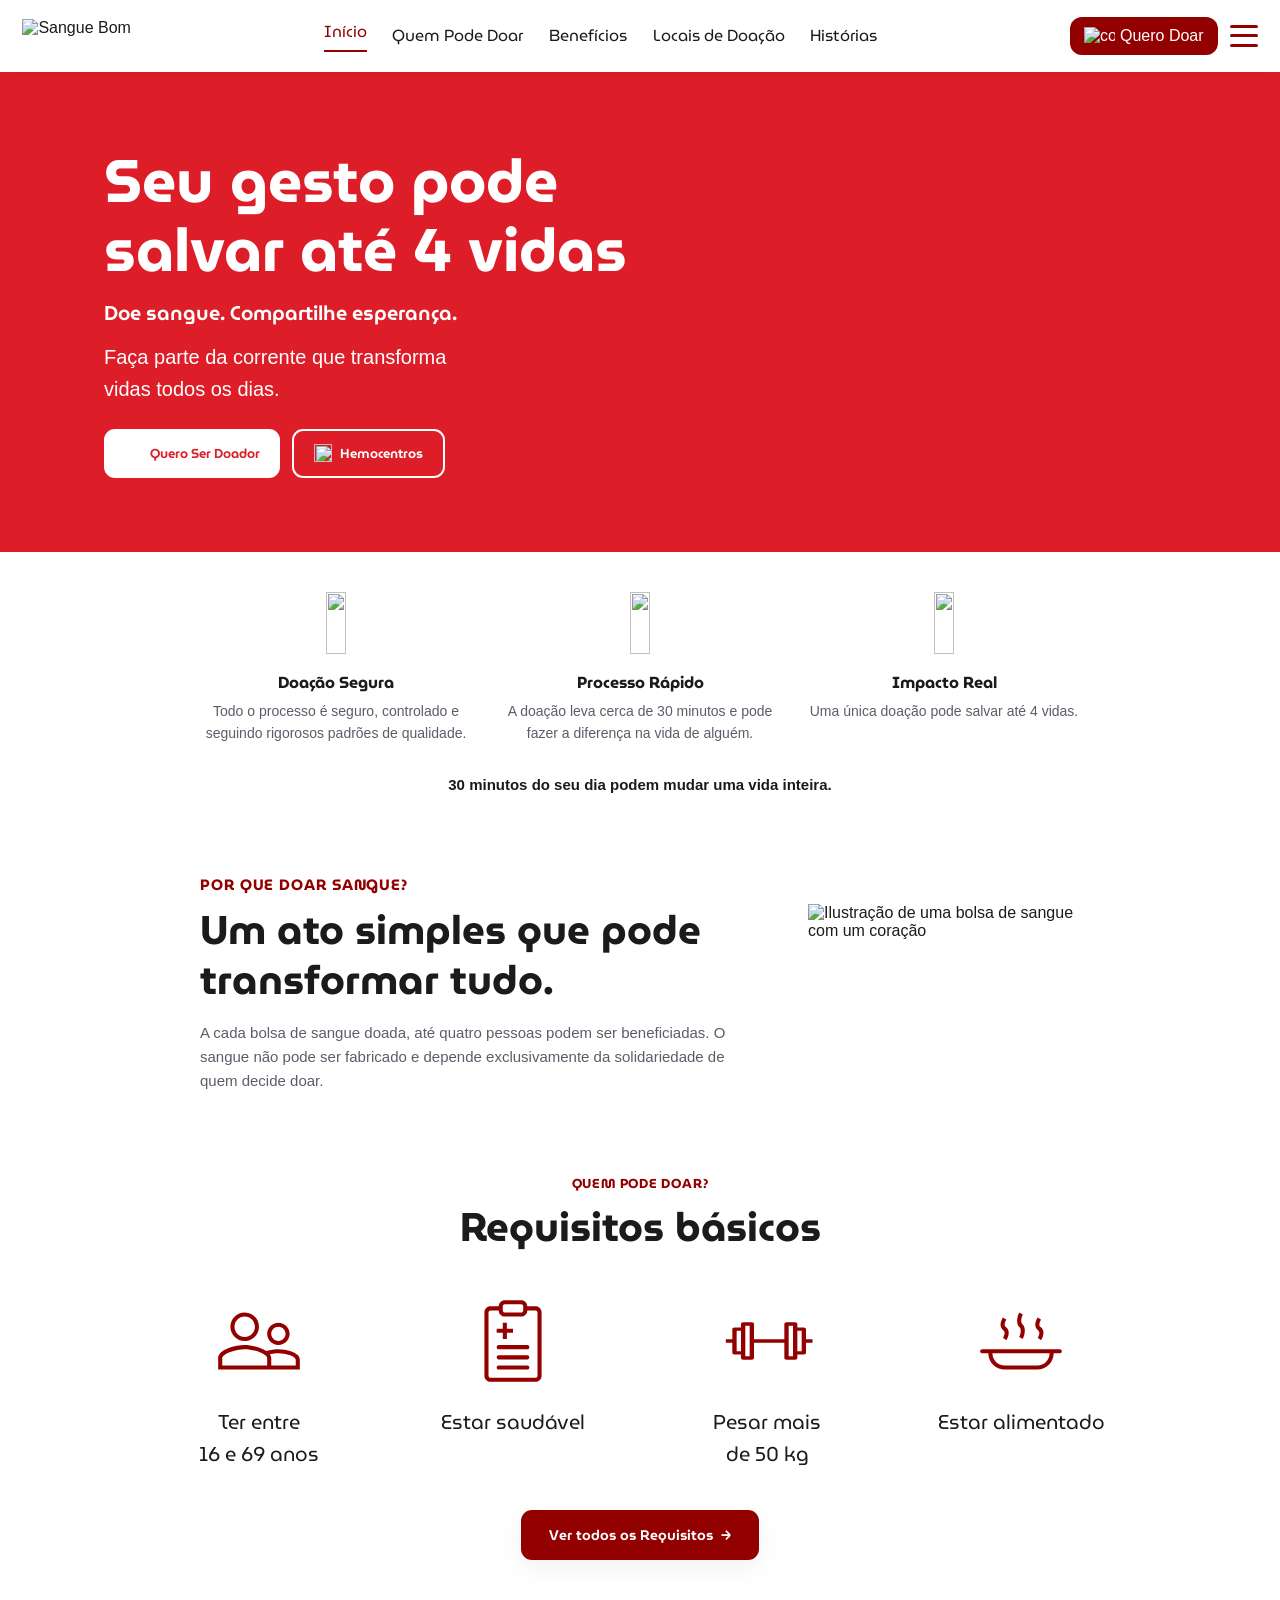
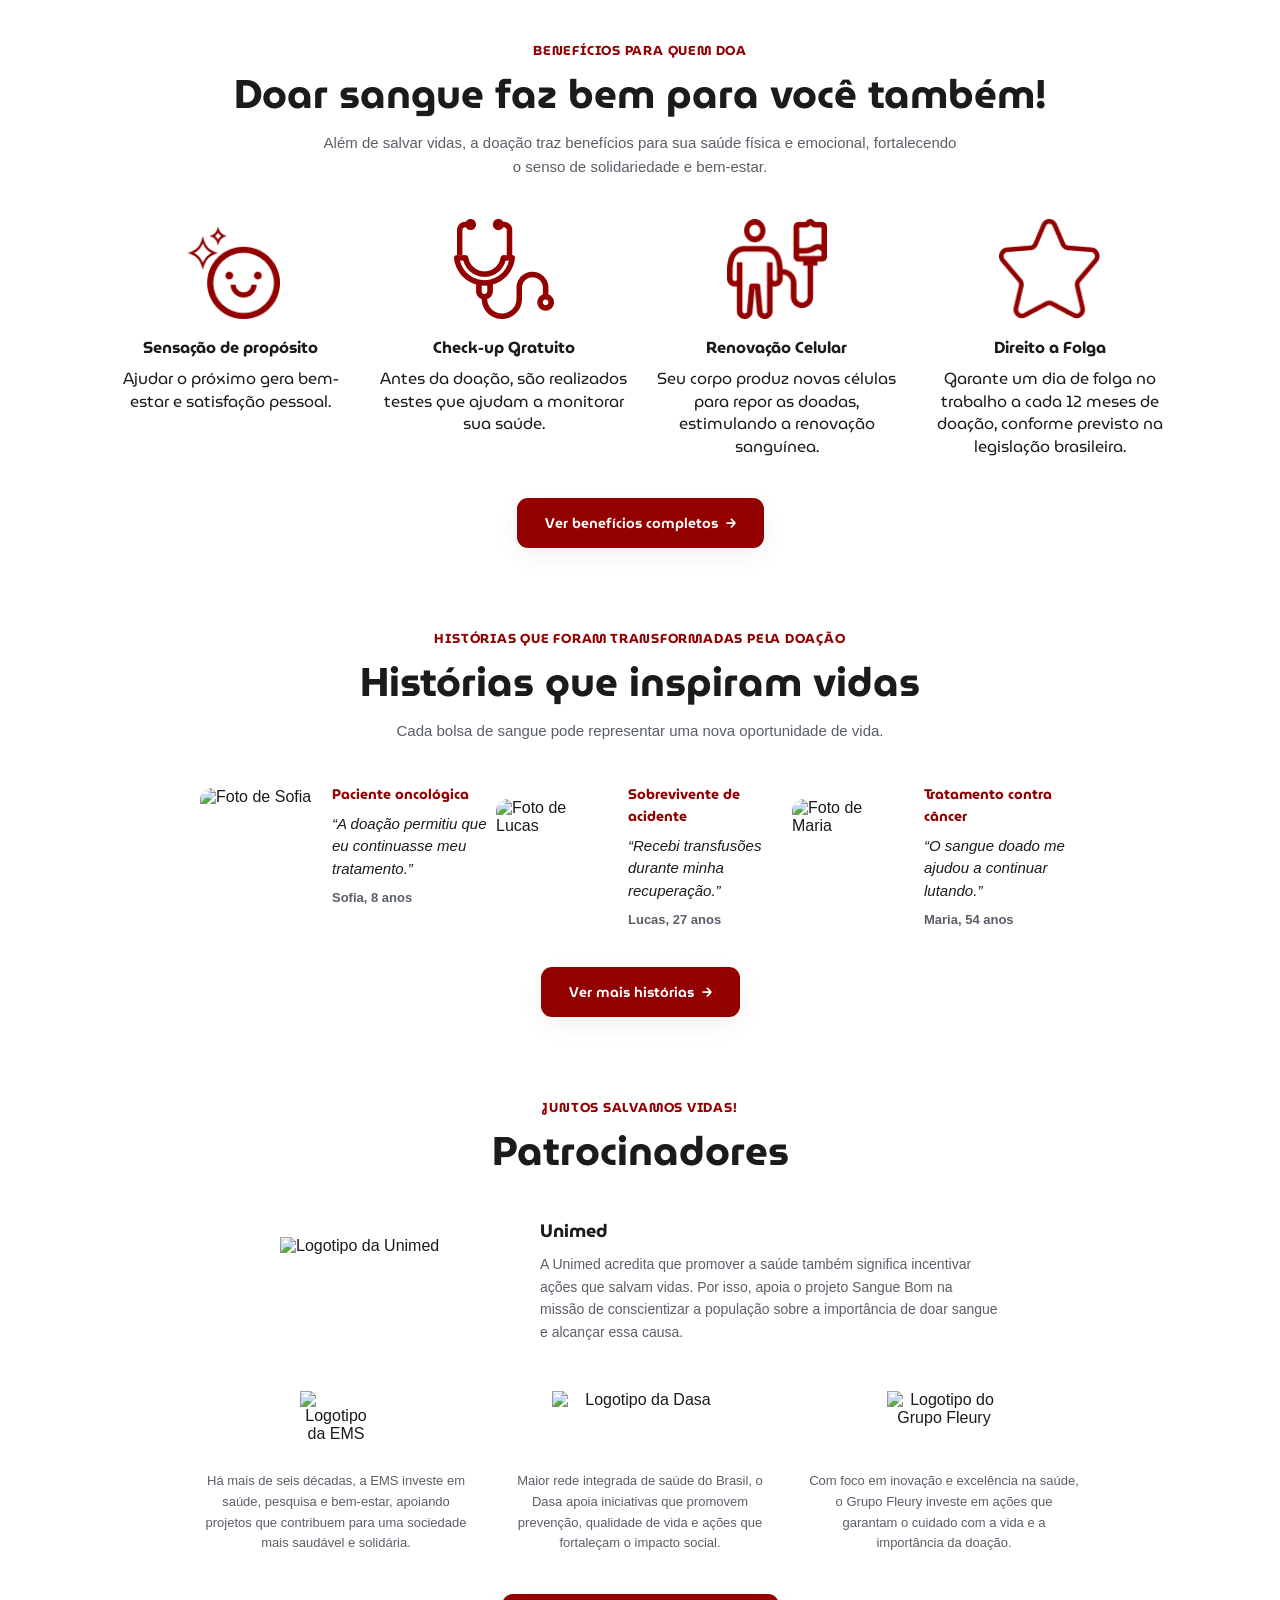
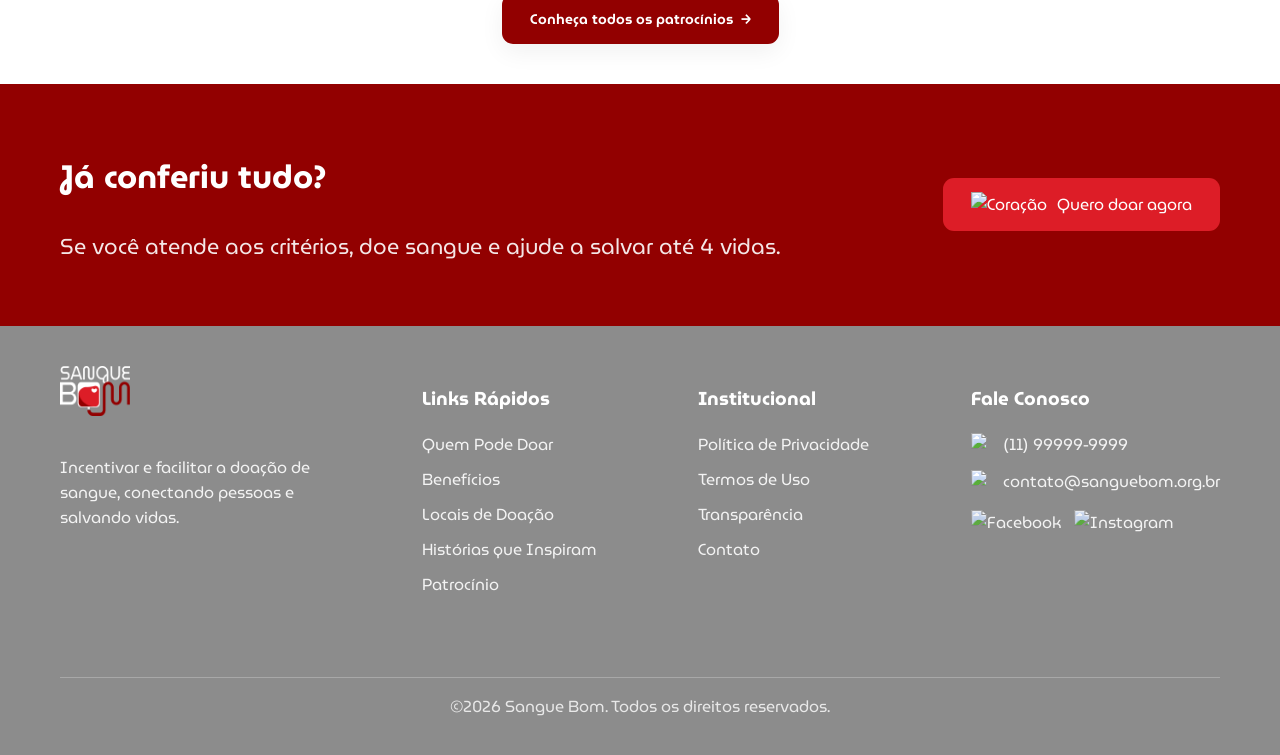
==== index.html @ d862df22 "Corrige aria-labelledby quebrado na secao Patrocinadores e padroniza lang" ====
<!DOCTYPE html>
<html lang="pt-br">
<head>
  <meta charset="UTF-8" />
  <meta name="viewport" content="width=device-width, initial-scale=1.0" />
  <title>Sangue Bom</title>
  <link rel="icon" type="image/png" href="./assets/img/motivo-doacao.png" />

  <link rel="preconnect" href="https://fonts.googleapis.com" />
  <link rel="preconnect" href="https://fonts.gstatic.com" crossorigin />
  <link href="https://fonts.googleapis.com/css2?family=MuseoModerno:wght@400;500;600;700;800&display=swap" rel="stylesheet" />

  <link rel="stylesheet" href="./css/style.css" />
</head>
<body>
<main>
   <!-- Cabeçalho injetado pelo componente compartilhado (components/layout.js) -->
   <div id="site-header"></div>
  <!-- ============================================= -->
  <!-- SEÇÃO HERO: SEU GESTO PODE SALVAR ATÉ 4 VIDAS -->
  <!-- ============================================= -->
  <section class="secao-hero" aria-label="Doe sangue e salve vidas">
    <div class="contentor hero-conteudo">
      <h1 class="hero-titulo">Seu gesto pode<br />salvar até 4 vidas</h1>
      <p class="hero-subtitulo">Doe sangue. Compartilhe esperança.</p>
      <p class="hero-texto">Faça parte da corrente que transforma vidas todos os dias.</p>

      <div class="hero-botoes">
        <a href="./pages/criterios.html" class="botao-hero botao-hero--primario">
          <img src="./assets/img/coracao-botao.png" alt="" width="18" height="12" />
          Quero Ser Doador
        </a>
        <a href="./pages/locais.html" class="botao-hero botao-hero--secundario">
          <img src="./assets/img/hemocentro.png" alt="" width="18" height="18" />
          Hemocentros
        </a>
      </div>
    </div>
  </section>

  <!-- ============================================= -->
  <!-- SEÇÃO 0: DESTAQUES (DOAÇÃO SEGURA / PROCESSO RÁPIDO / IMPACTO REAL) -->
  <!-- ============================================= -->
  <section class="secao secao-destaques" aria-labelledby="titulo-destaques">
    <div class="contentor">
      <h2 id="titulo-destaques" class="oculto-visualmente">Por que doar sangue</h2>

      <ul class="lista-destaques" role="list">
        <li class="destaque">
          <img src="./assets/img/doacao-segura.png" alt="" class="icone icone-destaque" width="36" height="23" />
          <h3 class="titulo-destaque">Doação Segura</h3>
          <p>Todo o processo é seguro, controlado e seguindo rigorosos padrões de qualidade.</p>
        </li>

        <li class="destaque">
          <img src="./assets/img/processo-rapido.png" alt="" class="icone icone-destaque" width="36" height="36" />
          <h3 class="titulo-destaque">Processo Rápido</h3>
          <p>A doação leva cerca de 30 minutos e pode fazer a diferença na vida de alguém.</p>
        </li>

        <li class="destaque">
          <img src="./assets/img/impacto-real.png" alt="" class="icone icone-destaque" width="36" height="36" />
          <h3 class="titulo-destaque">Impacto Real</h3>
          <p>Uma única doação pode salvar até 4 vidas.</p>
        </li>
      </ul>

      <p class="frase-destaque">30 minutos do seu dia podem mudar uma vida inteira.</p>
    </div>
  </section>

  <!-- ============================================= -->
  <!-- SEÇÃO 0.5: POR QUE DOAR SANGUE                -->
  <!-- ============================================= -->
  <section class="secao secao-motivo" aria-labelledby="titulo-motivo">
    <div class="contentor">
      <article class="motivo-doacao">
        <div class="texto-motivo">
          <p class="rotulo">Por que doar sangue?</p>
          <h2 id="titulo-motivo" class="titulo">Um ato simples que pode transformar tudo.</h2>
          <p>
            A cada bolsa de sangue doada, até quatro pessoas podem ser beneficiadas. O sangue não
            pode ser fabricado e depende exclusivamente da solidariedade de quem decide doar.
          </p>
        </div>

        <img src="./assets/img/motivo-doacao.png" alt="Ilustração de uma bolsa de sangue com um coração" class="ilustracao-motivo" width="273" height="160" />
      </article>
    </div>
  </section>

  <!-- ============================================= -->
  <!-- SEÇÃO 1: QUEM PODE DOAR (REQUISITOS)          -->
  <!-- ============================================= -->
  <section class="secao secao-requisitos" aria-labelledby="titulo-requisitos" id="Quem-Pode-Doar">
    <div class="contentor">
      <header class="cabecalho-secao">
        <p class="rotulo">Quem pode doar?</p>
        <h2 id="titulo-requisitos" class="titulo">Requisitos básicos</h2>
      </header>

      <ul class="lista-requisitos" role="list">
        <li class="requisito">
          <img src="./assets/icons/People.svg" alt="" class="icone icone-requisito" width="56" height="56" />
          <p>Ter entre<br />16 e 69 anos</p>
        </li>

        <li class="requisito">
          <img src="./assets/icons/Clinical Document.svg" alt="" class="icone icone-requisito" width="56" height="56" />
          <p>Estar saudável</p>
        </li>

        <li class="requisito">
          <img src="./assets/icons/Peso.svg" alt="" class="icone icone-requisito" width="56" height="56" />
          <p>Pesar mais<br />de 50 kg</p>
        </li>

        <li class="requisito">
          <img src="./assets/icons/Hot Meal.svg" alt="" class="icone icone-requisito" width="56" height="56" />
          <p>Estar alimentado</p>
        </li>
      </ul>

      <div class="acao">
        <a href="./pages/criterios.html" class="botao">Ver todos os Requisitos <span aria-hidden="true">→</span></a>
      </div>
    </div>
  </section>

  <!-- ============================================= -->
  <!-- SEÇÃO 2: BENEFÍCIOS PARA QUEM DOA             -->
  <!-- ============================================= -->
  <section class="secao secao-beneficios" aria-labelledby="titulo-beneficios" id="Benefícios">
    <div class="contentor">
      <header class="cabecalho-secao">
        <p class="rotulo">Benefícios para quem doa</p>
        <h2 id="titulo-beneficios" class="titulo">Doar sangue faz bem para você também!</h2>
        <p class="subtitulo">
          Além de salvar vidas, a doação traz benefícios para sua saúde física e emocional,
          fortalecendo o senso de solidariedade e bem-estar.
        </p>
      </header>

      <ul class="lista-beneficios" role="list">
        <li class="beneficio">
          <img src="./assets/img/proposito.png" alt="" class="icone icone-beneficio" width="32" height="32" />
          <h3 class="titulo-beneficio">Sensação de propósito</h3>
          <p>Ajudar o próximo gera bem-estar e satisfação pessoal.</p>
        </li>

        <li class="beneficio">
          <img src="./assets/img/checkup.png" alt="" class="icone icone-beneficio" width="32" height="32" />
          <h3 class="titulo-beneficio">Check-up Gratuito</h3>
          <p>Antes da doação, são realizados testes que ajudam a monitorar sua saúde.</p>
        </li>

        <li class="beneficio">
          <img src="./assets/img/renovacao.png" alt="" class="icone icone-beneficio" width="32" height="32" />
          <h3 class="titulo-beneficio">Renovação Celular</h3>
          <p>Seu corpo produz novas células para repor as doadas, estimulando a renovação sanguínea.</p>
        </li>

        <li class="beneficio">
          <img src="./assets/img/folga.png" alt="" class="icone icone-beneficio" width="32" height="32" />
          <h3 class="titulo-beneficio">Direito a Folga</h3>
          <p>Garante um dia de folga no trabalho a cada 12 meses de doação, conforme previsto na legislação brasileira.</p>
        </li>
      </ul>

      <div class="acao">
        <a href="./pages/beneficios.html" class="botao">Ver benefícios completos <span aria-hidden="true">→</span></a>
      </div>
    </div>
  </section>

  <!-- ============================================= -->
  <!-- SEÇÃO 3: HISTÓRIAS QUE INSPIRAM VIDAS         -->
  <!-- ============================================= -->
  <section class="secao secao-historias" aria-labelledby="titulo-historias" id="histórias">
    <div class="contentor">
      <header class="cabecalho-secao">
        <p class="rotulo">Histórias que foram transformadas pela doação</p>
        <h2 id="titulo-historias" class="titulo">Histórias que inspiram vidas</h2>
        <p class="subtitulo">Cada bolsa de sangue pode representar uma nova oportunidade de vida.</p>
      </header>

      <ul class="lista-historias" role="list">
        <li>
          <article class="historia">
            <img src="./assets/img/sofia.png" alt="Foto de Sofia" class="foto-historia" width="128" height="128" />
            <div class="conteudo-historia">
              <p class="categoria-historia">Paciente oncológica</p>
              <blockquote class="depoimento">
                <p>“A doação permitiu que eu continuasse meu tratamento.”</p>
                <footer><cite>Sofia, 8 anos</cite></footer>
              </blockquote>
            </div>
          </article>
        </li>

        <li>
          <article class="historia">
            <img src="./assets/img/lucas.png" alt="Foto de Lucas" class="foto-historia" width="128" height="128" />
            <div class="conteudo-historia">
              <p class="categoria-historia">Sobrevivente de acidente</p>
              <blockquote class="depoimento">
                <p>“Recebi transfusões durante minha recuperação.”</p>
                <footer><cite>Lucas, 27 anos</cite></footer>
              </blockquote>
            </div>
          </article>
        </li>

        <li>
          <article class="historia">
            <img src="./assets/img/maria.png" alt="Foto de Maria" class="foto-historia" width="128" height="128" />
            <div class="conteudo-historia">
              <p class="categoria-historia">Tratamento contra câncer</p>
              <blockquote class="depoimento">
                <p>“O sangue doado me ajudou a continuar lutando.”</p>
                <footer><cite>Maria, 54 anos</cite></footer>
              </blockquote>
            </div>
          </article>
        </li>
      </ul>

      <div class="acao">
        <a href="./pages/historia.html" class="botao">Ver mais histórias <span aria-hidden="true">→</span></a>
      </div>
    </div>
  </section>

  <!-- ============================================= -->
  <!-- SEÇÃO 4: PATROCINADORES                        -->
  <!-- ============================================= -->
  <section class="secao secao-patrocinadores" aria-labelledby="titulo-patrocinadores">
    <div class="contentor">
      <header class="cabecalho-secao">
        <p class="rotulo">Juntos salvamos vidas!</p>
        <h2 id="titulo-patrocinadores" class="titulo">Patrocinadores</h2>
      </header>

      <article class="patrocinador-destaque">
        <img src="./assets/brand/unimed.png" alt="Logotipo da Unimed" class="logo-patrocinador logo-patrocinador--grande" width="249" height="97" />
        <div class="texto-patrocinador">
          <h3>Unimed</h3>
          <p>
            A Unimed acredita que promover a saúde também significa incentivar ações que salvam
            vidas. Por isso, apoia o projeto Sangue Bom na missão de conscientizar a população sobre
            a importância de doar sangue e alcançar essa causa.
          </p>
        </div>
      </article>

      <ul class="lista-patrocinadores" role="list">
        <li>
          <article class="patrocinador">
            <img src="./assets/brand/ems.png" alt="Logotipo da EMS" class="logo-patrocinador" width="99" height="87" />
            <p>Há mais de seis décadas, a EMS investe em saúde, pesquisa e bem-estar, apoiando projetos que contribuem para uma sociedade mais saudável e solidária.</p>
          </article>
        </li>

        <li>
          <article class="patrocinador">
            <img src="./assets/brand/dasa.png" alt="Logotipo da Dasa" class="logo-patrocinador" width="140" height="51" />
            <p>Maior rede integrada de saúde do Brasil, o Dasa apoia iniciativas que promovem prevenção, qualidade de vida e ações que fortaleçam o impacto social.</p>
          </article>
        </li>

        <li>
          <article class="patrocinador">
            <img src="./assets/brand/fleury.png" alt="Logotipo do Grupo Fleury" class="logo-patrocinador" width="140" height="79" />
            <p>Com foco em inovação e excelência na saúde, o Grupo Fleury investe em ações que garantam o cuidado com a vida e a importância da doação.</p>
          </article>
        </li>
      </ul>

      <div class="acao">
        <a href="./pages/patrocinadores.html" class="botao">Conheça todos os patrocínios <span aria-hidden="true">→</span></a>
      </div>
    </div>
  </section>
<!-- Chamada e rodapé injetados pelo componente compartilhado -->
<div id="site-cta"></div>
<div id="site-footer"></div>

</main>
<script src="./components/layout.js" defer></script>
</body>
</html>
---- css/style.css ----
/* ==========================================================
   Sangue Bom — Seções (Requisitos, Benefícios, Histórias, Patrocinadores)
   Apenas HTML + CSS puro. HTML semântico e acessível.
   ========================================================== */

:root {
  --vermelho: #DD1D27;
  --vermelho-escuro: #920000;
  --vermelho-claro: #FDEAEA;
  --tinta: #1B1B1B;
  --cinza: #595E68;
  --fundo-alt: #FAFAFA;
  --branco: #FFFFFF;
  --borda: #ECECEC;

  --fonte-titulo: "MuseoModerno", sans-serif;
  --fonte-texto: -apple-system, "Segoe UI", Roboto, Helvetica, Arial, sans-serif;

  --raio-md: 16px;
  --sombra-cartao: 0 8px 24px rgba(0, 0, 0, 0.06);
}

* {
  box-sizing: border-box;
}

html {
  font-size: 100%;
  scroll-behavior: smooth;
}

body {
  padding-top: 0;
  margin: 0;
  font-family: var(--fonte-texto);
  color: var(--tinta);
  background: var(--branco);
}

a {
  color: inherit;
}

/* Foco visível para navegação por teclado */
a:focus-visible,
button:focus-visible {
  outline: 3px solid var(--vermelho-escuro);
  outline-offset: 3px;
}
.logo {
  padding-right: 0;
  margin-top: -15px;
}
.logo img {
  width: 116px;
  height: auto;
}
.header {
  position: fixed;
  top: 0;
  left: 0;
  width: 100%;
  z-index: 1000;
  background: var(--branco);
  box-shadow: 0 2px 10px rgba(0, 0, 0, 0.06);
}
.header__inner {
  display: flex;
  align-items: center;
  justify-content: space-between;
  gap: 1.5rem;
  flex-wrap: nowrap;
  width: 100%;
  max-width: 1500px;
  margin: 0 auto;
  padding: 1.05rem 1.4rem;
  box-sizing: border-box;
}
.navbar a, .navbar span{
  text-decoration: none;
  font-size: 1rem;
  font-family: var(--fonte-titulo);
}
.navbar a:hover {
  transition: 0.2s;
 color: var(--vermelho-escuro);
 border-bottom: 2px solid var(--vermelho-escuro);
}
.navbar .start {
  color: var(--vermelho-escuro);
  text-decoration: none;
  padding-bottom: 6px;
  border-bottom: 2px solid var(--vermelho-escuro);
}
.navbar {
  display: flex;
  align-items: center;
  justify-content: center;
  flex-wrap: wrap;
  gap: clamp(0.75rem, 2vw, 2rem);
}
.Doar img {
  width: 31px;
  height: auto;
  margin: 0 5px 0 0;
}
.header div, .header a, .header span {
 text-decoration: none !important;
}

.Doar {
  padding-left: 100px;
  color: #FFFFFF;
  margin-left: 0;
  border-radius: 12px;
  background-color: #920000;
  padding: 10px 14px;
  white-space: nowrap;
  transition: transform 0.3s ease;
}

.Doar:hover {
  transform: scale(1.1);
}

.Doar a {
  display: flex;
  align-items: center;
  justify-content: center;
  color: #FFFFFF;
}

.header__actions {
  display: flex;
  align-items: center;
  gap: 0.75rem;
}

.nav-toggle {
  display: none;
  flex-direction: column;
  justify-content: space-between;
  width: 28px;
  height: 22px;
  background: none;
  border: none;
  padding: 0;
  cursor: pointer;
}

.nav-toggle__bar {
  width: 100%;
  height: 3px;
  border-radius: 2px;
  background: #920000;
  transition: transform 0.3s ease, opacity 0.3s ease;
}

.nav-toggle.is-active .nav-toggle__bar:nth-child(1) {
  transform: translateY(9.5px) rotate(45deg);
}

.nav-toggle.is-active .nav-toggle__bar:nth-child(2) {
  opacity: 0;
}

.nav-toggle.is-active .nav-toggle__bar:nth-child(3) {
  transform: translateY(-9.5px) rotate(-45deg);
}

@media (max-width: 1500px) {
  .nav-toggle {
    display: flex;
  }

  .header__inner {
    position: relative;
  }

  /* O dropdown aberto sempre mostra os 7 links, em qualquer largura
     dentro desse teto — o colapso progressivo abaixo só afeta o menu
     fechado (.navbar:not(.is-open)). */
  .navbar.is-open {
    display: flex;
    position: absolute;
    top: 100%;
    left: 0;
    width: 100%;
    flex-direction: column;
    align-items: flex-start;
    gap: 0;
    background: #fff;
    box-shadow: 0 8px 16px rgba(0, 0, 0, 0.08);
    padding: 1rem 1.4rem;
    max-height: 80vh;
    overflow-y: auto;
    box-sizing: border-box;
  }

  .navbar.is-open a {
    display: block;
    padding: 0.6rem 0;
    width: 100%;
  }
}

/* Colapso progressivo: conforme a tela diminui, os links somem um a um
   (do último para o primeiro) do menu fechado, sempre acessíveis pelo
   hambúrguer — evita o "salto" de tudo pra vazio de uma vez. */
@media (max-width: 1500px) {
  .navbar:not(.is-open) a:nth-last-child(-n + 1) {
    display: none;
  }
}
@media (max-width: 1340px) {
  .navbar:not(.is-open) a:nth-last-child(-n + 2) {
    display: none;
  }
}
@media (max-width: 1180px) {
  .navbar:not(.is-open) a:nth-last-child(-n + 3) {
    display: none;
  }
}
@media (max-width: 1020px) {
  .navbar:not(.is-open) a:nth-last-child(-n + 4) {
    display: none;
  }
}
@media (max-width: 860px) {
  .navbar:not(.is-open) a:nth-last-child(-n + 5) {
    display: none;
  }
}
@media (max-width: 700px) {
  .navbar:not(.is-open) a:nth-last-child(-n + 6) {
    display: none;
  }
}
@media (max-width: 560px) {
  .navbar:not(.is-open) a:nth-last-child(-n + 7) {
    display: none;
  }
}

.contentor {
  width: 100%;
  max-width: 70rem;
  margin: 0 auto;
  padding: 0 1.5rem;
}

.secao {
  padding: 2rem 0;
}


.cabecalho-secao {
  text-align: center;
}

.rotulo {
  margin: 0 0 0.5rem;
  font-family: var(--fonte-titulo);
  font-weight: 700;
  font-size: 0.8125rem;
  letter-spacing: 0.06em;
  text-transform: uppercase;
  color: var(--vermelho-escuro);
}

.titulo {
  margin: 0;
  font-family: var(--fonte-titulo);
  font-weight: 700;
  font-size: 1.75rem;
  line-height: 1.25;
  color: var(--tinta);
}

.subtitulo {
  max-width: 40rem;
  margin: 0.75rem auto 0;
  font-size: 0.9375rem;
  line-height: 1.6;
  color: var(--cinza);
}

.acao {
  display: flex;
  justify-content: center;
  margin-top: 2.5rem;
}

.botao {
  display: inline-flex;
  align-items: center;
  gap: 0.5rem;
  padding: 0.875rem 1.75rem;
  border-radius: 11px;
  background: var(--vermelho-escuro);
  color: var(--branco);
  font-family: var(--fonte-titulo);
  font-weight: 600;
  font-size: 0.875rem;
  text-decoration: none;
  white-space: nowrap;
  box-shadow: var(--sombra-cartao);
  transition: transform 0.3s ease;
}

.botao:hover {
  transform: scale(1.1);
}

@media (prefers-reduced-motion: reduce) {
  .botao {
    transition: none;
  }

  .botao:hover {
    transform: none;
  }
}

/* Esconde visualmente mas mantém acessível a leitores de tela */
.oculto-visualmente {
  position: absolute;
  width: 1px;
  height: 1px;
  margin: -1px;
  overflow: hidden;
  clip-path: inset(50%);
  white-space: nowrap;
}

/* ---------- Listas (remove marcadores, mantém a semântica de lista) ---------- */

ul[role="list"] {
  list-style: none;
  padding: 0;
}

/* ---------- Imagens (ícones, fotos, logos) ---------- */

.icone {
  display: block;
  max-width: 100%;
  height: auto;
}

.icone-beneficio {
  width: auto;
  height: 6.25rem;
  margin: 0 auto 1rem;
}

.foto-historia {
  display: block;
  width: 7rem;
  height: 7rem;
  flex-shrink: 0;
  border-radius: 0.75rem;
  object-fit: cover;
}

.logo-patrocinador {
  display: block;
  height: auto;
  max-width: 100%;
  margin: 0 auto;
}

.logo-patrocinador--grande {
  margin: 0 auto;
  max-width: 13.75rem;
}

.patrocinador .logo-patrocinador {
  max-height: 4rem;
  width: auto;
}

/* ==========================================================
   HERO
   ========================================================== */

.secao-hero {
  position: relative;
  min-height: 22rem;
  display: flex;
  align-items: center;
  background-color: var(--vermelho);
  background-image: url("../assets/img/hero.png");
  background-repeat: no-repeat;
  background-size: cover;
  background-position: center right;
  color: var(--branco);
}

.secao-hero a:focus-visible {
  outline-color: var(--branco);
}

.hero-conteudo {
  width: 100%;
  max-width: 70rem;
  padding-top: 3rem;
  padding-bottom: 3rem;
}

.hero-titulo {
  max-width: 36rem;
}

.hero-subtitulo {
  max-width: 28rem;
}

.hero-titulo {
  margin: 0;
  font-family: var(--fonte-titulo);
  font-weight: 700;
  font-size: 2.5rem;
  line-height: 1.15;
  color: var(--branco);
}

.hero-subtitulo {
  margin: 0.75rem 0 0;
  font-family: var(--fonte-titulo);
  font-weight: 600;
  font-size: 1rem;
  color: var(--branco);
}

.hero-texto {
  margin: 0.75rem 0 0;
  max-width: 22rem;
  font-size: 1rem;
  line-height: 1.6;
  color: var(--branco);
}

.hero-botoes {
  display: flex;
  flex-wrap: wrap;
  gap: 0.75rem;
  margin-top: 1.5rem;
}

.botao-hero {
  display: inline-flex;
  align-items: center;
  gap: 0.5rem;
  padding: 0.75rem 1.25rem;
  border-radius: 11px;
  font-family: var(--fonte-titulo);
  font-weight: 600;
  font-size: 0.8125rem;
  text-decoration: none;
  white-space: nowrap;
  transition: transform 0.3s ease;
}

.botao-hero:hover {
  transform: scale(1.1);
}

.botao-hero img {
  display: block;
}

.botao-hero--primario {
  background: var(--branco);
  color: var(--vermelho);
}

.botao-hero--secundario {
  background: transparent;
  color: var(--branco);
  border: 2px solid var(--branco);
}

/* ==========================================================
   0) DESTAQUES
   ========================================================== */

.lista-destaques {
  display: grid;
  grid-template-columns: 1fr;
  gap: 2rem;
  max-width: 55rem;
  margin: 0 auto;
}

.destaque {
  text-align: center;
  transition: transform 0.3s ease;
}

.destaque:hover {
  transform: scale(1.1);
}

.icone-destaque {
  width: auto;
  height: 3.875rem;
  margin: 0 auto 1rem;
}

.titulo-destaque {
  margin: 0 0 0.375rem;
  font-family: var(--fonte-titulo);
  font-weight: 700;
  font-size: 1rem;
  color: var(--tinta);
}

.destaque p {
  margin: 0;
  font-size: 0.875rem;
  line-height: 1.55;
  color: var(--cinza);
}

.frase-destaque {
  margin: 2rem auto 0;
  max-width: 30rem;
  text-align: center;
  font-weight: 600;
  font-size: 0.9375rem;
  color: var(--tinta);
}

/* ==========================================================
   0.5) POR QUE DOAR SANGUE
   ========================================================== */

.motivo-doacao {
  display: flex;
  flex-direction: column;
  align-items: center;
  gap: 2rem;
  max-width: 55rem;
  margin: 0 auto;
  text-align: center;
}

.texto-motivo .rotulo {
  margin: 0 0 0.5rem;
  color: var(--vermelho-escuro);
}

.texto-motivo .titulo {
  margin: 0 0 1rem;
}

.texto-motivo p {
  margin: 0;
  font-size: 0.9375rem;
  line-height: 1.6;
  color: var(--cinza);
}

.ilustracao-motivo {
  display: block;
  width: 100%;
  max-width: 17rem;
  height: auto;
  flex-shrink: 0;
}

/* ==========================================================
   1) REQUISITOS
   ========================================================== */

.lista-requisitos {
  display: grid;
  grid-template-columns: repeat(2, 1fr);
  gap: 2rem 1rem;
  max-width: 40rem;
  margin: 2.5rem auto 0;
}

.requisito {
  display: flex;
  flex-direction: column;
  align-items: center;
  text-align: center;
  transition: transform 0.3s ease;
}

.requisito:hover {
  transform: scale(1.1);
}

.requisito p {
  margin: 0;
  font-family: var(--fonte-titulo);
  font-size: 1.25rem;
  font-weight: 400;
  color: var(--tinta);
}

.icone-requisito {
  width: 6.125rem;
  height: 6.125rem;
  margin-bottom: 1rem;
}

/* ==========================================================
   2) BENEFÍCIOS
   ========================================================== */

.secao-beneficios {
  background: var(--branco);
}

.lista-beneficios {
  display: grid;
  grid-template-columns: repeat(2, 1fr);
  gap: 2rem 1.25rem;
  max-width: 55rem;
  margin: 2.5rem auto 0;
}

.beneficio {
  text-align: center;
  transition: transform 0.3s ease;
}

.beneficio:hover {
  transform: scale(1.1);
}

.titulo-beneficio {
  margin: 0 0 0.5rem;
  font-family: var(--fonte-titulo);
  font-weight: 700;
  font-size: 1rem;
  color: var(--tinta);
}

.beneficio p {
  margin: 0;
  font-family: var(--fonte-titulo);
  font-size: 1rem;
  line-height: 1.4;
  color: var(--tinta);
}

/* ==========================================================
   3) HISTÓRIAS
   ========================================================== */

.lista-historias {
  display: grid;
  grid-template-columns: 1fr;
  gap: 0.5rem;
  max-width: 55rem;
  margin: 2.5rem auto 0;
}

.historia {
  display: flex;
  flex-direction: row;
  align-items: center;
  justify-content: flex-start;
  gap: 1.25rem;
  text-align: left;
  transition: transform 0.3s ease;
}

.historia:hover {
  transform: scale(1.03);
}

.conteudo-historia {
  display: flex;
  flex-direction: column;
  justify-content: center;
  min-width: 0;
}

.categoria-historia {
  margin: 0 0 0.5rem;
  font-family: var(--fonte-titulo);
  font-weight: 700;
  font-size: 0.875rem;
  color: var(--vermelho-escuro);
}

.depoimento {
  margin: 0;
}

.depoimento p {
  margin: 0 0 0.625rem;
  font-size: 0.9375rem;
  font-style: italic;
  line-height: 1.5;
  color: var(--tinta);
}

.depoimento footer {
  font-size: 0.8125rem;
  font-weight: 600;
  color: var(--cinza);
}

.depoimento cite {
  font-style: normal;
}

/* ==========================================================
   4) PATROCINADORES
   ========================================================== */

.patrocinador-destaque {
  display: flex;
  flex-direction: column;
  align-items: center;
  gap: 1.25rem;
  max-width: 45rem;
  margin: 2.5rem auto 0;
  text-align: center;
  transition: transform 0.3s ease;
}

.patrocinador-destaque:hover {
  transform: scale(1.1);
}

.texto-patrocinador h3 {
  margin: 0 0 0.5rem;
  font-family: var(--fonte-titulo);
  font-weight: 700;
  font-size: 1.125rem;
  color: var(--tinta);
}

.texto-patrocinador p {
  margin: 0;
  font-size: 0.875rem;
  line-height: 1.6;
  color: var(--cinza);
}

.lista-patrocinadores {
  display: grid;
  grid-template-columns: 1fr;
  gap: 2rem;
  max-width: 55rem;
  margin: 3rem auto 0;
}

.patrocinador {
  text-align: center;
  transition: transform 0.3s ease;
}

.patrocinador:hover {
  transform: scale(1.1);
}

.patrocinador p {
  margin: 1rem auto 0;
  max-width: 20rem;
  font-size: 0.8125rem;
  line-height: 1.6;
  color: var(--cinza);
}

/* ==========================================================
   Responsivo — Desktop (>= 48rem / 768px)
   ========================================================== */

@media (min-width: 48rem) {
  .secao {
    padding: 2.5rem 0;
  }

  .secao-hero {
    min-height: 30rem;
  }

  .hero-titulo {
    font-size: 3.75rem;
  }

  .hero-subtitulo {
    font-size: 1.25rem;
  }

  .hero-texto {
    font-size: 1.25rem;
  }

  .titulo {
    font-size: 2.5rem;
  }

  .lista-destaques {
    grid-template-columns: repeat(3, 1fr);
  }

  .lista-requisitos {
    grid-template-columns: repeat(4, 1fr);
    max-width: 62.5rem;
  }

  .lista-beneficios {
    grid-template-columns: repeat(4, 1fr);
    max-width: none;
  }

  .lista-historias {
    grid-template-columns: repeat(3, 1fr);
  }

  .motivo-doacao {
    flex-direction: row;
    text-align: left;
    gap: 3rem;
  }

  .patrocinador-destaque {
    flex-direction: row;
    text-align: left;
    gap: 2.5rem;
  }

  .logo-patrocinador--grande {
    margin: 0;
    flex-shrink: 0;
  }

  .texto-patrocinador p {
    text-align: left;
  }

  .lista-patrocinadores {
    grid-template-columns: repeat(3, 1fr);
  }
}

.cta-doar {
  background-color: #920000;
  display: flex;
  justify-content: space-between;
  align-items: center;
  flex-wrap: wrap;
  gap: 24px;
  padding: 40px 60px;
  color: #fff;
  font-family: var(--fonte-titulo)
}

.cta-doar h2 {
  font-size: 2.025rem;
}

.cta-doar__texto p {
  margin-top: 8px;
  font-size: 1.35rem;
  opacity: 0.9;
}

.btn-doar {
  display: flex;
  align-items: center;
  gap: 10px;
  background-color: #DD1D27;
  color: #fff;
  text-decoration: none;
  padding: 14px 28px;
  border-radius: 11px;
  white-space: nowrap;
  transition: transform 0.3s ease;
}

.btn-doar:hover {
  transform: scale(1.1);
}

.footer {
  font-family: var(--fonte-titulo);
  background-color: #8C8C8C;
  color: #fff;
  padding: 40px 60px 20px;
  display: flex;
  flex-wrap: wrap;
  justify-content: space-between;
  gap: 40px;
}

.footer__sobre {
  max-width: 260px;
}

.footer__sobre img {
  height: 50px;
  margin-bottom: 16px;
}

.footer__sobre p {
  opacity: 0.9;
}

.footer__links ul,
.footer__institucional ul {
  list-style: none;
  padding: 0;
  margin-top: 16px;
}

.footer__links li,
.footer__institucional li {
  margin-bottom: 10px;
}

.footer__links a,
.footer__institucional a {
  color: #fff;
  text-decoration: none;
  opacity: 0.9;
}

.footer__links a:hover,
.footer__institucional a:hover {
  opacity: 1;
  text-decoration: underline;
}

.footer__contato ul {
  list-style: none;
  padding: 0;
  margin-top: 16px;
}

.footer__contato li {
  display: flex;
  align-items: center;
  gap: 10px;
  margin-bottom: 12px;
}

.footer__contato img {
  width: 22px;
  height: 22px;
}

.footer__contato a {
  color: #fff;
  text-decoration: none;
  opacity: 0.9;
}

.footer__redes {
  display: flex;
  gap: 12px;
  margin-top: 8px;
}

.footer__redes img {
  width: 32px;
  height: 32px;
}

.footer__copyright {
  width: 100%;
  text-align: center;
  border-top: 1px solid rgba(255, 255, 255, 0.3);
  padding-top: 16px;
  margin-top: 24px;
  opacity: 0.8;
}
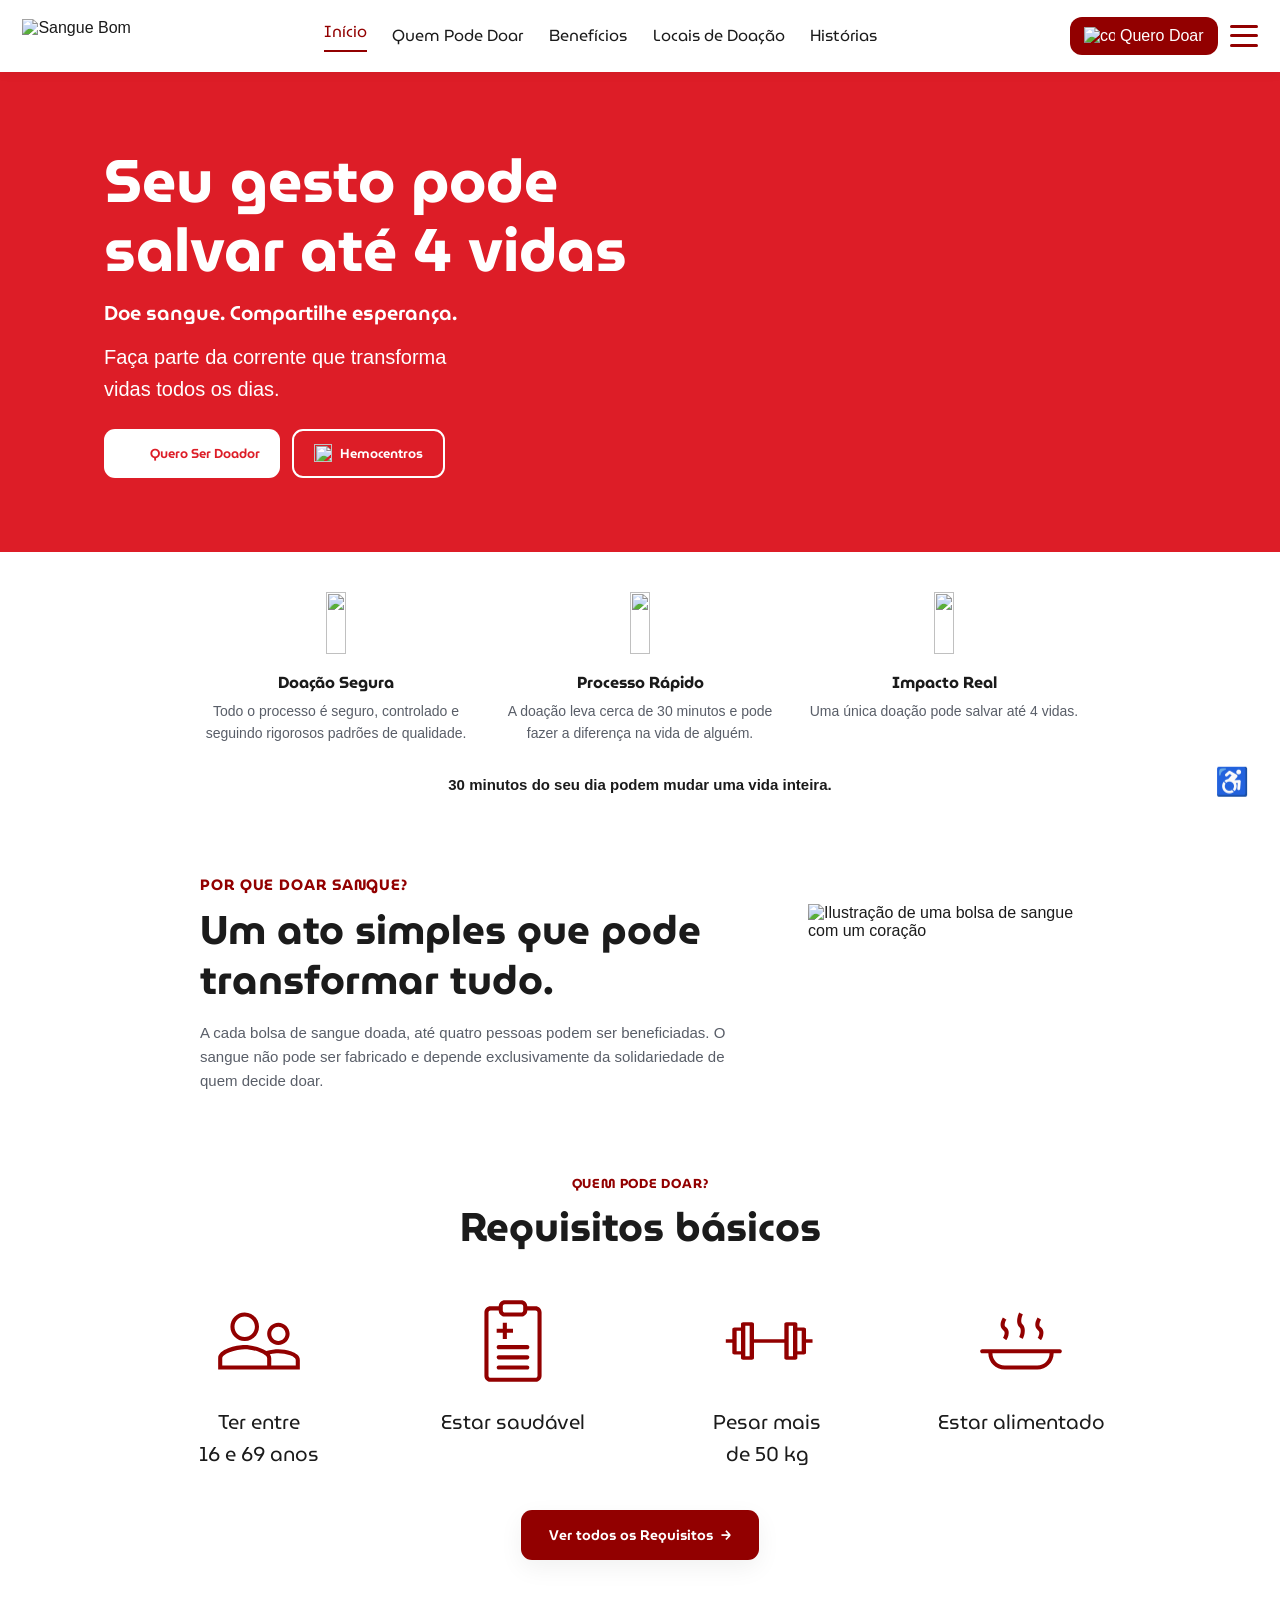
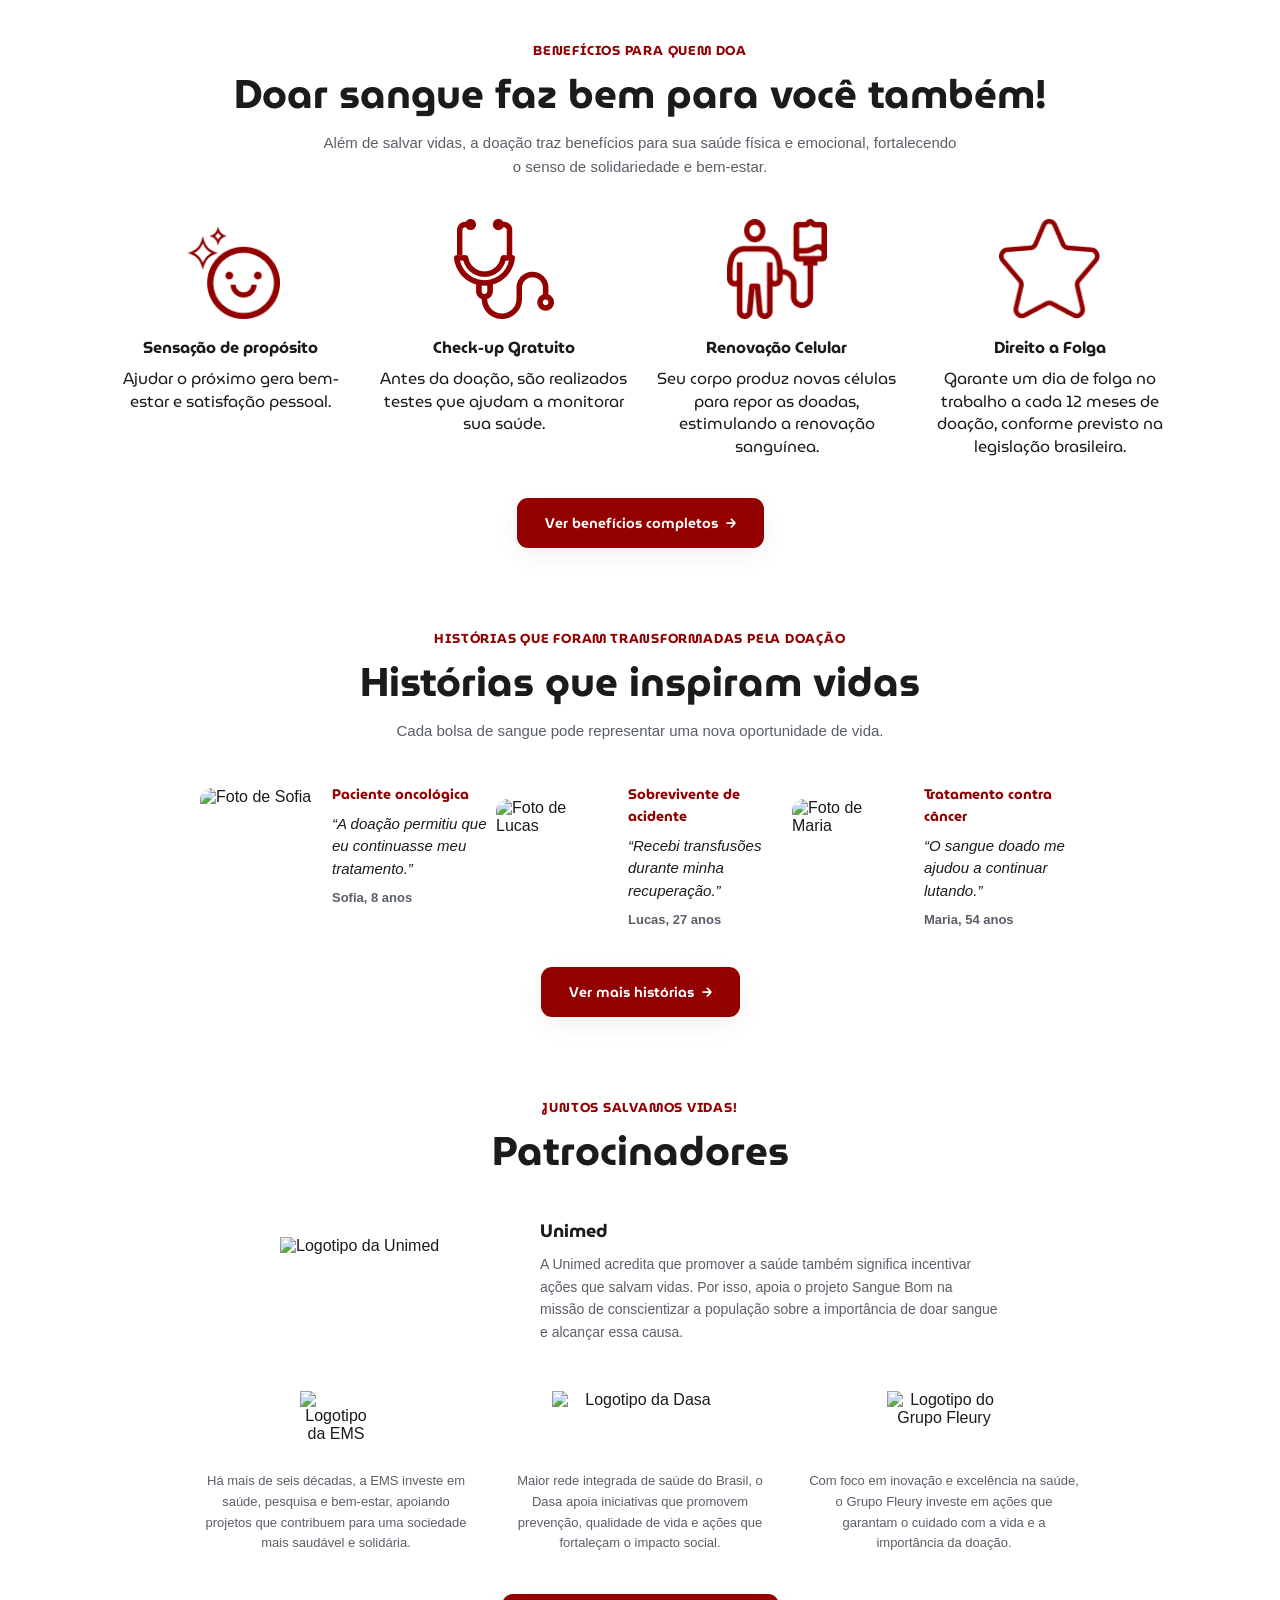
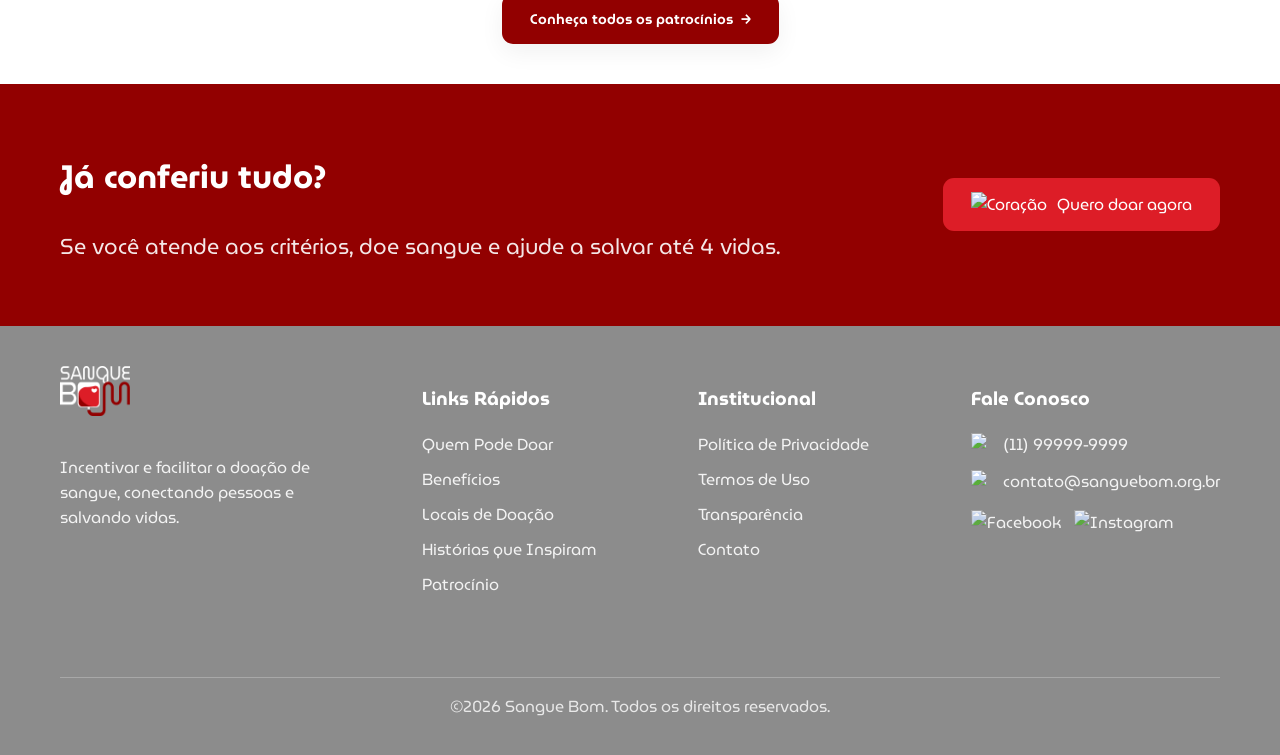
==== commit 25e538a7: "Adiciona id no main das paginas para o skip link funcionar" ====
--- a/index.html
+++ b/index.html
@@ -13,7 +13,7 @@
   <link rel="stylesheet" href="./css/style.css" />
 </head>
 <body>
-<main>
+<main id="conteudo-principal">
    <!-- Cabeçalho injetado pelo componente compartilhado (components/layout.js) -->
    <div id="site-header"></div>
   <!-- ============================================= -->
--- a/css/style.css
+++ b/css/style.css
@@ -47,6 +47,26 @@
   outline: 3px solid var(--vermelho-escuro);
   outline-offset: 3px;
 }
+
+/* ---------- Acessibilidade: skip link ---------- */
+
+.skip-link {
+  position: absolute;
+  left: -9999px;
+  top: 0;
+  z-index: 2000;
+  background: var(--vermelho-escuro);
+  color: #fff;
+  padding: 12px 20px;
+  border-radius: 0 0 8px 0;
+  font-family: var(--fonte-titulo);
+  text-decoration: none;
+}
+
+.skip-link:focus {
+  left: 0;
+}
+
 .logo {
   padding-right: 0;
   margin-top: -15px;
@@ -314,13 +334,254 @@
 }
 
 @media (prefers-reduced-motion: reduce) {
-  .botao {
-    transition: none;
-  }
-
-  .botao:hover {
-    transform: none;
-  }
+  *,
+  *::before,
+  *::after {
+    animation-duration: 0.01ms !important;
+    animation-iteration-count: 1 !important;
+    transition-duration: 0.01ms !important;
+    scroll-behavior: auto !important;
+  }
+}
+
+/* ---------- Acessibilidade: efeitos do painel ---------- */
+
+html.a11y-fonte-legivel * {
+  font-family: Arial, Verdana, sans-serif !important;
+}
+
+html.a11y-negrito * {
+  font-weight: 700 !important;
+}
+
+html.a11y-linha-espacada * {
+  line-height: 1.9 !important;
+}
+
+html.a11y-letra-espacada * {
+  letter-spacing: 0.06em !important;
+}
+
+html.a11y-sem-imagens img {
+  visibility: hidden !important;
+}
+
+
+/* ---------- Acessibilidade: força o botão do VLibras (posição definida
+   pelo próprio script deles) a ficar ancorado no canto inferior direito,
+   pra nosso botão poder ficar exatamente ao lado dele. ---------- */
+
+div[vw-access-button] {
+  position: fixed !important;
+  top: auto !important;
+  left: auto !important;
+  right: 20px !important;
+  bottom: 20px !important;
+}
+
+/* ---------- Acessibilidade: botão + painel ---------- */
+
+.a11y-abrir {
+  position: fixed;
+  right: 20px;
+  bottom: 90px;
+  z-index: 1600;
+  width: 56px;
+  height: 56px;
+  border: none;
+  background: none;
+  box-shadow: none;
+  color: var(--vermelho-escuro);
+  font-size: 1.7rem;
+  display: flex;
+  align-items: center;
+  justify-content: center;
+  cursor: pointer;
+}
+
+.a11y-modal {
+  position: fixed;
+  inset: 0;
+  z-index: 1700;
+  display: flex;
+  align-items: center;
+  justify-content: center;
+  padding: 24px;
+  background: rgba(27, 27, 27, 0.5);
+  opacity: 0;
+  visibility: hidden;
+  transition: opacity 0.25s ease, visibility 0.25s ease;
+}
+
+.a11y-modal.is-open {
+  opacity: 1;
+  visibility: visible;
+}
+
+.a11y-modal__painel {
+  width: 100%;
+  max-width: 420px;
+  max-height: min(80vh, 720px);
+  overflow-y: auto;
+  background: #fff;
+  border-radius: 16px;
+  box-shadow: 0 24px 48px rgba(0, 0, 0, 0.25);
+  font-family: var(--fonte-titulo);
+  color: #333;
+  transform: translateY(32px) scale(0.98);
+  opacity: 0;
+  transition: transform 0.3s ease, opacity 0.3s ease;
+}
+
+.a11y-modal.is-open .a11y-modal__painel {
+  transform: translateY(0) scale(1);
+  opacity: 1;
+}
+
+.a11y-painel__cabecalho {
+  display: flex;
+  align-items: center;
+  justify-content: space-between;
+  padding: 16px 20px;
+  border-bottom: 1px solid #eee;
+  position: sticky;
+  top: 0;
+  background: #fff;
+}
+
+.a11y-painel__cabecalho h2 {
+  margin: 0;
+  font-size: 1.1rem;
+  color: var(--vermelho-escuro);
+}
+
+.a11y-painel__fechar {
+  background: none;
+  border: none;
+  font-size: 1.4rem;
+  line-height: 1;
+  cursor: pointer;
+  color: #333;
+  padding: 4px 8px;
+}
+
+.a11y-painel__corpo {
+  padding: 12px 20px 20px;
+}
+
+.a11y-painel__corpo section + section {
+  margin-top: 18px;
+}
+
+.a11y-painel__corpo h3 {
+  margin: 0 0 10px;
+  font-size: 0.85rem;
+  text-transform: uppercase;
+  letter-spacing: 0.04em;
+  color: #666;
+}
+
+.a11y-grade {
+  display: grid;
+  grid-template-columns: repeat(2, 1fr);
+  gap: 10px;
+}
+
+.a11y-cartao {
+  display: flex;
+  flex-direction: column;
+  align-items: center;
+  justify-content: center;
+  gap: 6px;
+  border: 1px solid #ddd;
+  border-radius: 10px;
+  background: #fff;
+  padding: 14px 8px;
+  cursor: pointer;
+  font-family: inherit;
+  color: #333;
+  text-align: center;
+  transition: border-color 0.15s ease, background-color 0.15s ease;
+}
+
+.a11y-cartao:hover {
+  border-color: var(--vermelho-escuro);
+}
+
+.a11y-cartao.is-ativo {
+  border-color: var(--vermelho-escuro);
+  background: var(--vermelho-claro);
+}
+
+.a11y-cartao__icone {
+  font-size: 1.3rem;
+  font-weight: 700;
+  color: var(--vermelho-escuro);
+}
+
+.a11y-cartao__label {
+  font-size: 0.78rem;
+  line-height: 1.2;
+}
+
+.a11y-cartao__nivel {
+  font-size: 0.7rem;
+  color: var(--vermelho-escuro);
+  font-weight: 600;
+  min-height: 1em;
+}
+
+.a11y-painel__rodape {
+  padding: 14px 20px 18px;
+  border-top: 1px solid #eee;
+}
+
+.a11y-restaurar {
+  width: 100%;
+  background: var(--vermelho-escuro);
+  color: #fff;
+  border: none;
+  border-radius: 10px;
+  padding: 12px;
+  font-weight: 700;
+  cursor: pointer;
+  font-family: inherit;
+  transition: background-color 0.2s ease;
+}
+
+.a11y-restaurar[hidden] {
+  display: none;
+}
+
+.a11y-restaurar:hover {
+  background: #700000;
+}
+
+/* ---------- Acessibilidade: lupa de conteúdo ---------- */
+
+.a11y-lupa {
+  position: fixed;
+  width: 220px;
+  height: 220px;
+  border-radius: 50%;
+  border: 4px solid var(--vermelho-escuro);
+  overflow: hidden;
+  pointer-events: none;
+  z-index: 3000;
+  box-shadow: 0 6px 24px rgba(0, 0, 0, 0.35);
+  background: #fff;
+  display: none;
+}
+
+.a11y-lupa.ativa {
+  display: block;
+}
+
+.a11y-lupa__conteudo {
+  position: absolute;
+  top: 0;
+  left: 0;
+  transform-origin: 0 0;
 }
 
 /* Esconde visualmente mas mantém acessível a leitores de tela */
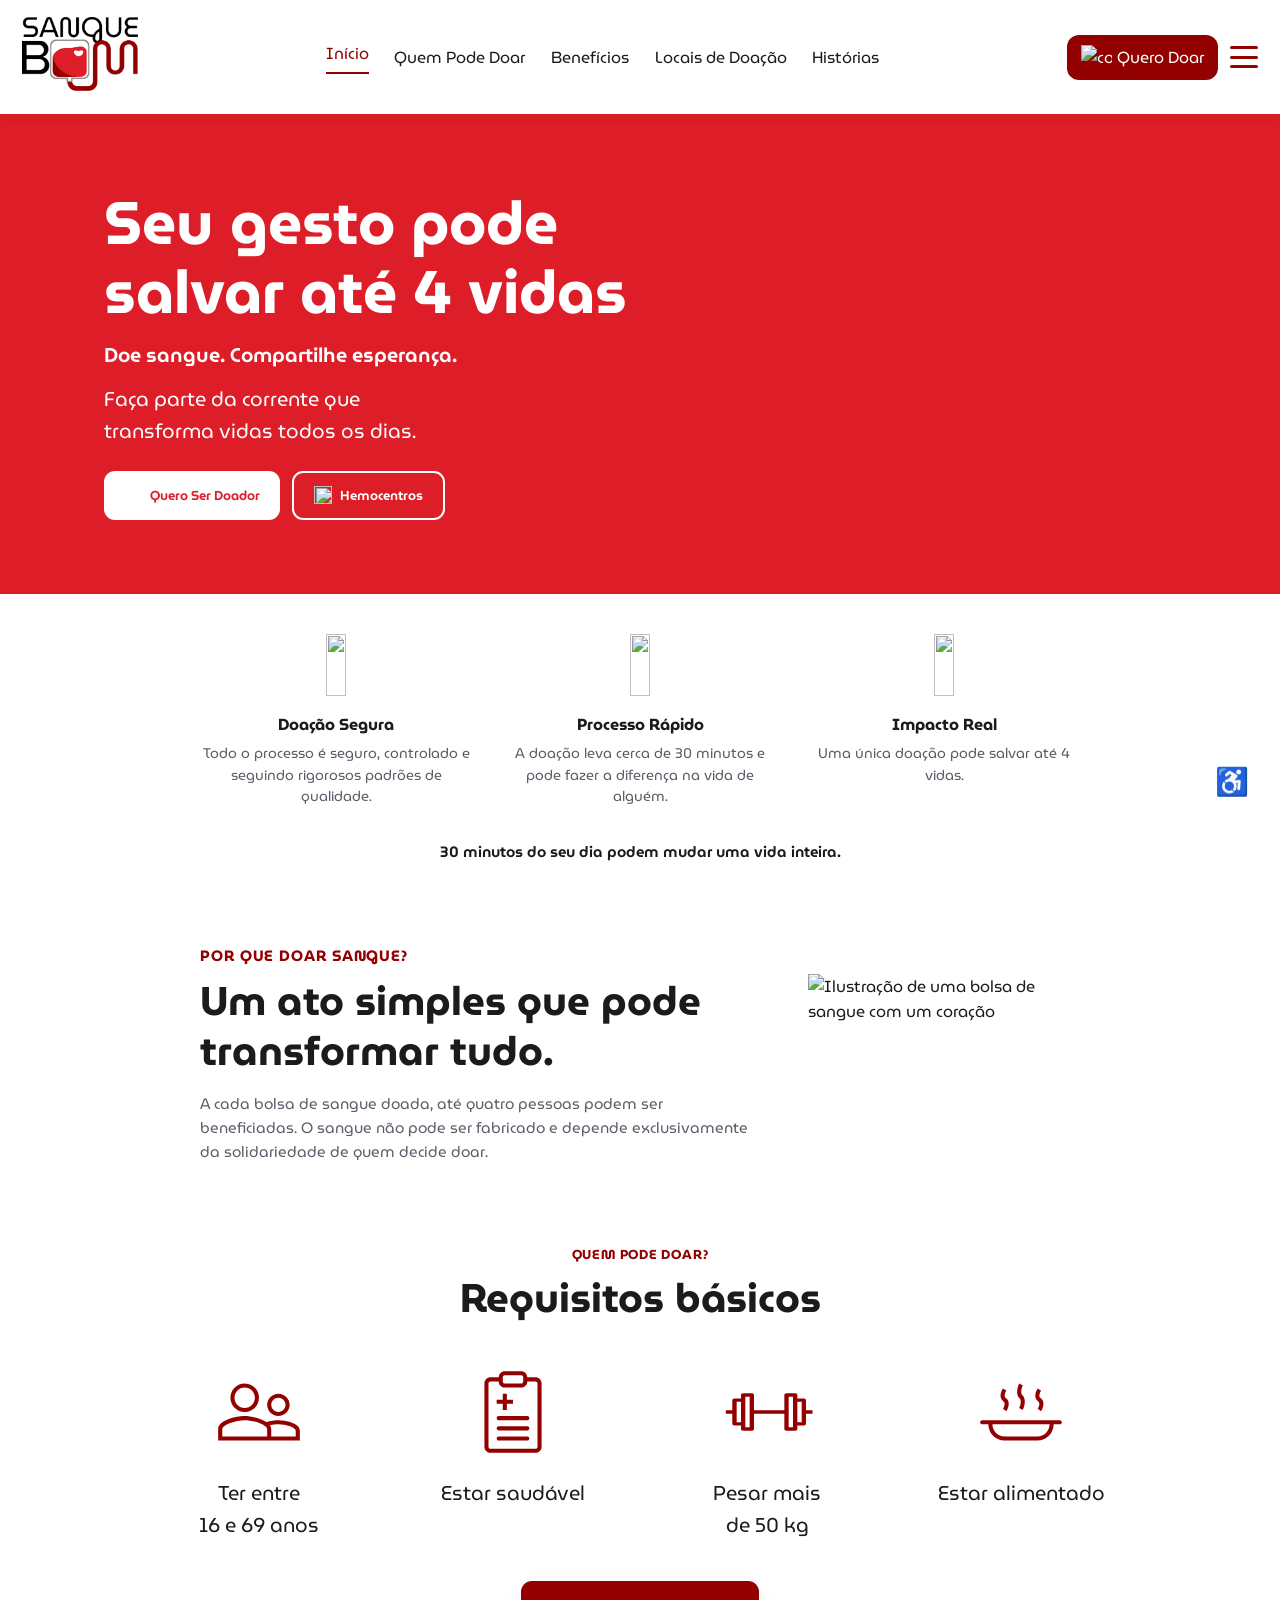
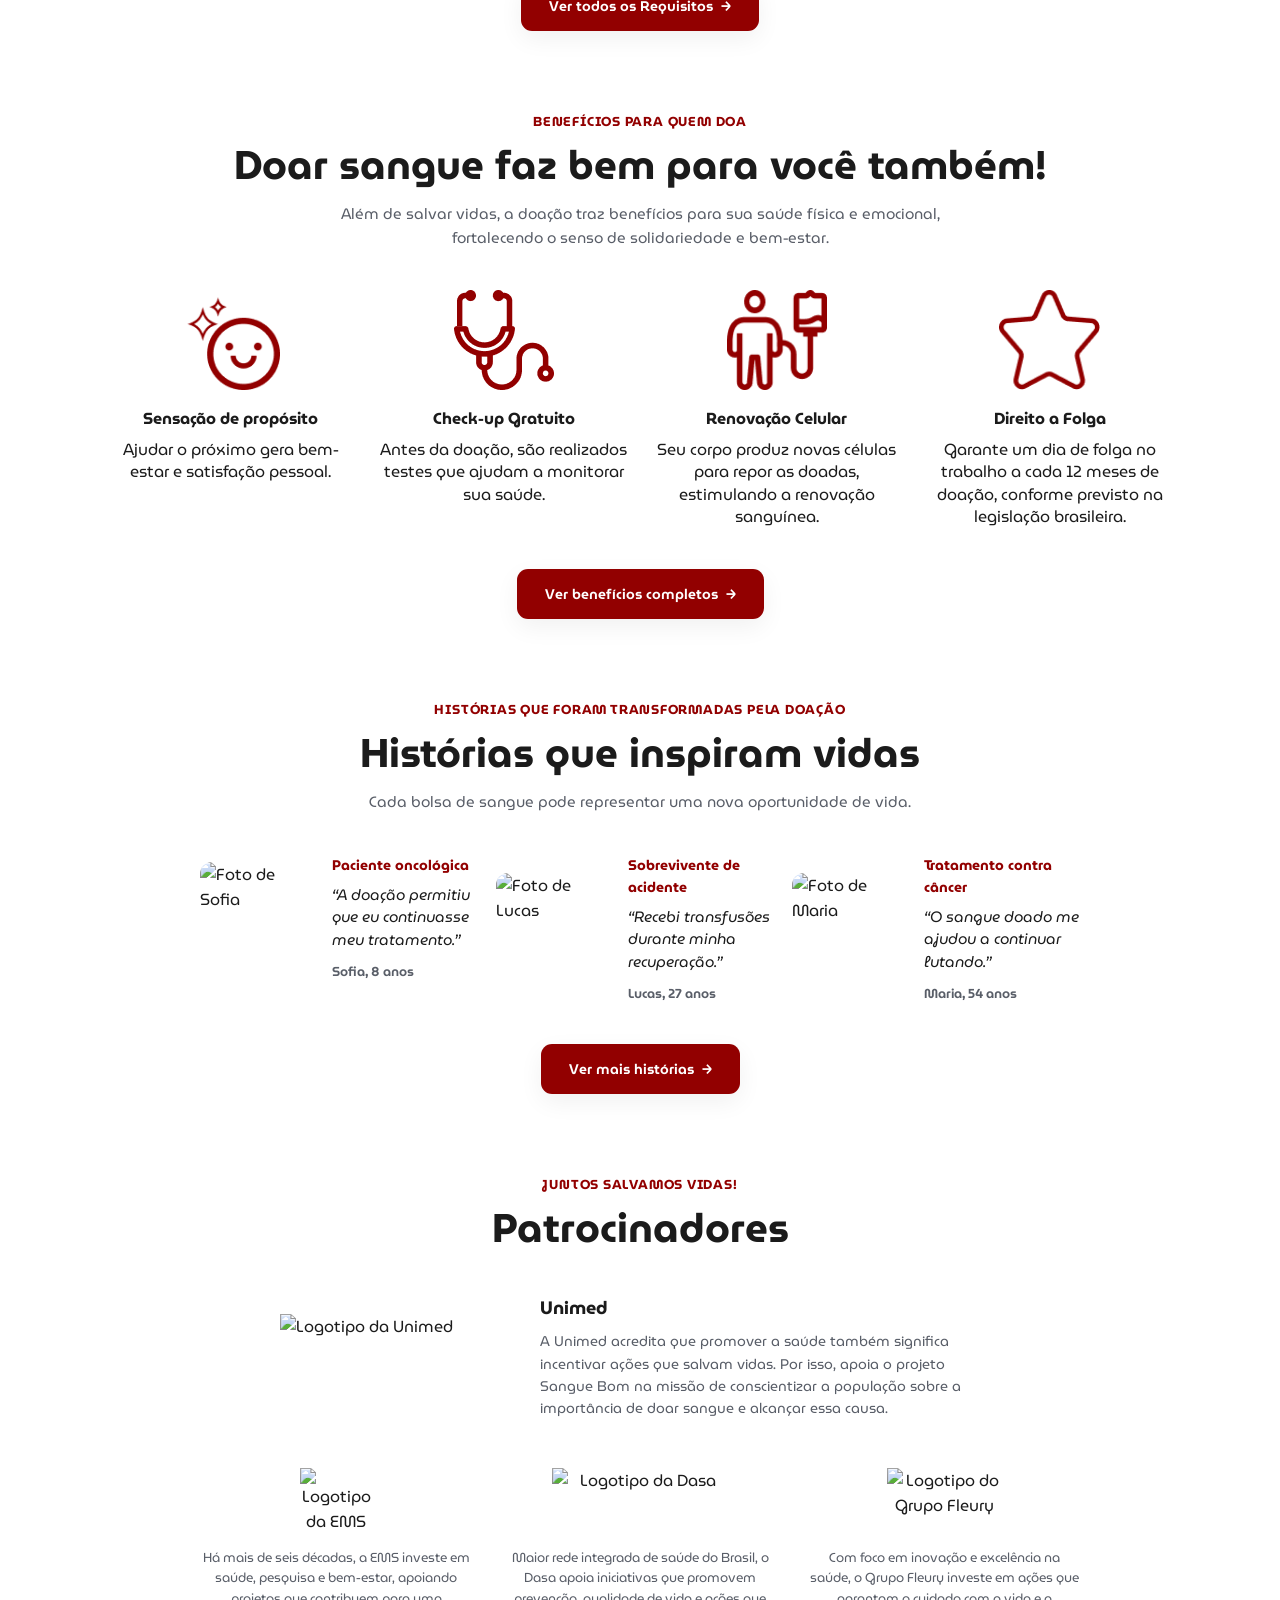
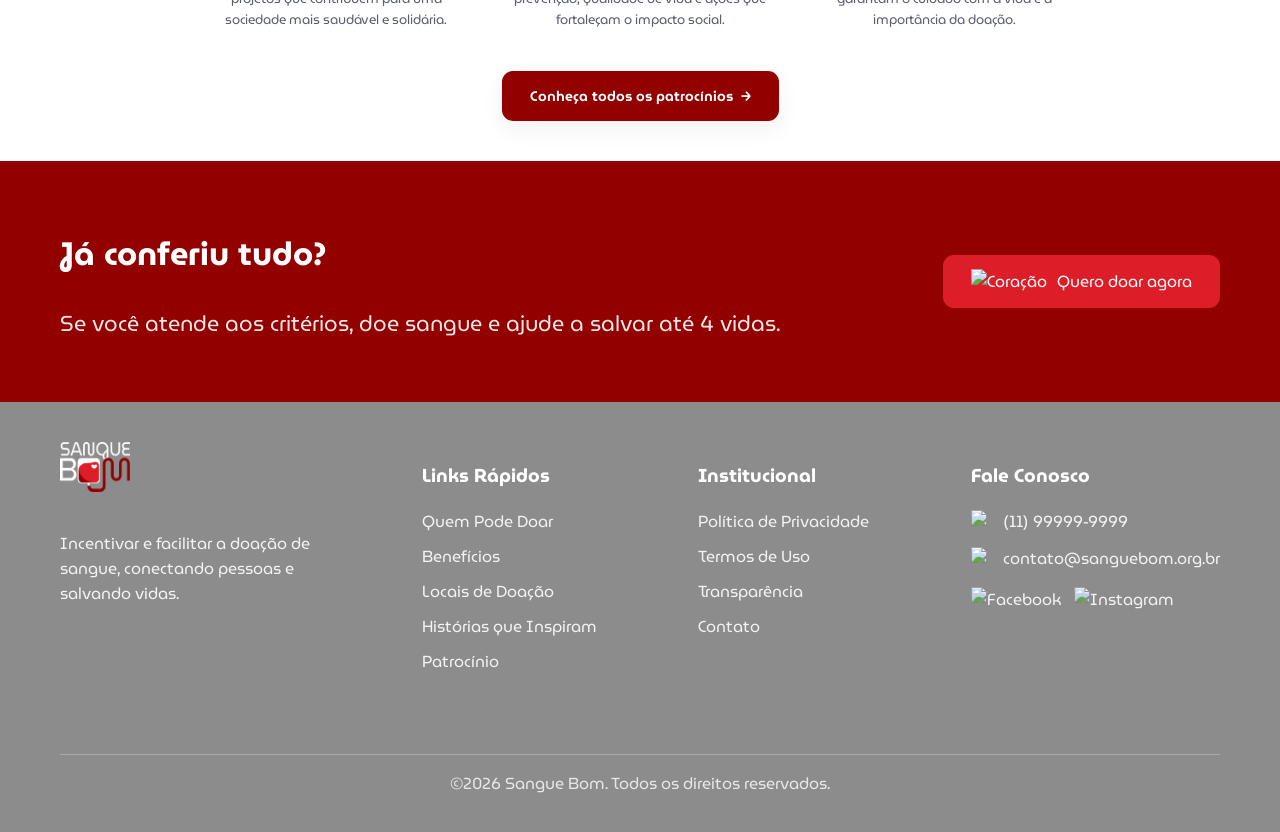
==== commit fa540eaf: "Separa os componentes compartilhados em arquivos individuais Divide components/layout.js e component" ====
--- a/index.html
+++ b/index.html
@@ -14,7 +14,7 @@
 </head>
 <body>
 <main id="conteudo-principal">
-   <!-- Cabeçalho injetado pelo componente compartilhado (components/layout.js) -->
+   <!-- Cabeçalho injetado pelo componente compartilhado (components/js/header.js) -->
    <div id="site-header"></div>
   <!-- ============================================= -->
   <!-- SEÇÃO HERO: SEU GESTO PODE SALVAR ATÉ 4 VIDAS -->
@@ -286,6 +286,11 @@
 <div id="site-footer"></div>
 
 </main>
-<script src="./components/layout.js" defer></script>
+<script src="./components/js/core.js" defer></script>
+<script src="./components/js/header.js" defer></script>
+<script src="./components/js/footer.js" defer></script>
+<script src="./components/js/cta.js" defer></script>
+<script src="./components/js/acessibilidade.js" defer></script>
+<script src="./components/js/main.js" defer></script>
 </body>
 </html>
--- a/css/style.css
+++ b/css/style.css
@@ -14,7 +14,7 @@
   --borda: #ECECEC;
 
   --fonte-titulo: "MuseoModerno", sans-serif;
-  --fonte-texto: -apple-system, "Segoe UI", Roboto, Helvetica, Arial, sans-serif;
+  --fonte-texto: "MuseoModerno", sans-serif;
 
   --raio-md: 16px;
   --sombra-cartao: 0 8px 24px rgba(0, 0, 0, 0.06);
@@ -69,7 +69,6 @@
 
 .logo {
   padding-right: 0;
-  margin-top: -15px;
 }
 .logo img {
   width: 116px;
@@ -377,6 +376,12 @@
   left: auto !important;
   right: 20px !important;
   bottom: 20px !important;
+  opacity: 0;
+  transition: opacity 0.25s ease;
+}
+
+div[vw-access-button].a11y-vlibras-pronto {
+  opacity: 1;
 }
 
 /* ---------- Acessibilidade: botão + painel ---------- */
@@ -397,6 +402,12 @@
   align-items: center;
   justify-content: center;
   cursor: pointer;
+  opacity: 0;
+  transition: opacity 0.25s ease;
+}
+
+.a11y-abrir.a11y-vlibras-pronto {
+  opacity: 1;
 }
 
 .a11y-modal {
